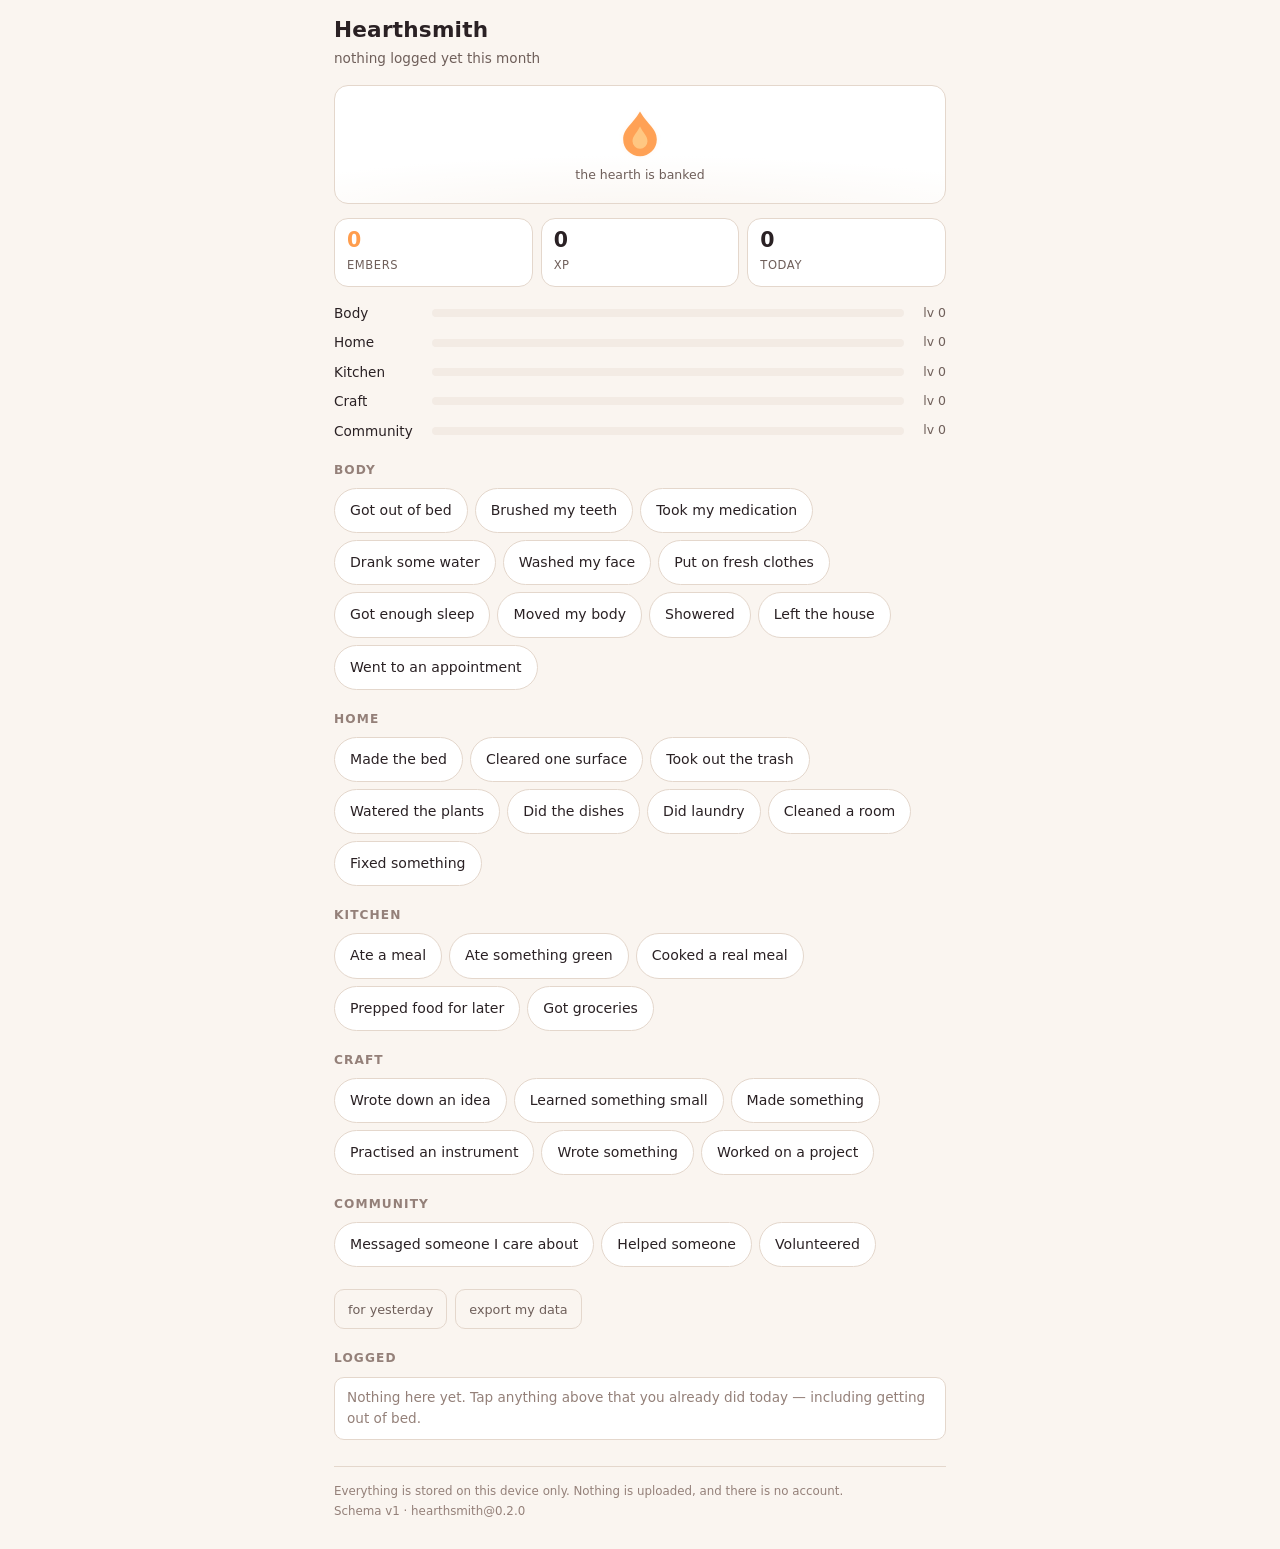
==== index.html @ 07935d2b "Hearthsmith Tier 0: the ledger Slices 0.1-0.5 and 0.7. Append-only event store with computed balance" ====
<!doctype html>
<html lang="en">
<head>
<meta charset="utf-8">
<meta name="viewport" content="width=device-width, initial-scale=1, viewport-fit=cover">
<meta name="theme-color" content="#151013">
<title>Hearthsmith</title>
<link rel="manifest" href="manifest.json">
<style>
  /* Dark first, on purpose: this gets opened at night, in bed, at low screen
     brightness. Warm hues rather than blue-grey — the hearth is the metaphor and
     the interface should feel like it is on the same side as you. */
  :root{
    --bg:#151013; --panel:#1e1719; --panel-2:#261d20; --line:#3a2c2f;
    --ink:#f3e9e2; --dim:#a8968f; --faint:#7b6b67;
    --ember:#ff9d4d; --ember-soft:#5a3620; --glow:#ffce8a;
    --body:#8fbf7f; --home:#7fa8d8; --kitchen:#e2a06a; --craft:#b79bd8; --community:#e08fa8;
    --r:14px;
  }
  @media (prefers-color-scheme: light){
    :root{
      --bg:#faf5f0; --panel:#fff; --panel-2:#f3ebe4; --line:#e4d7cc;
      --ink:#2a2124; --dim:#6f5f5a; --faint:#948079; --ember-soft:#ffe6cc;
    }
  }
  *{box-sizing:border-box}
  html,body{margin:0;padding:0}
  body{
    background:var(--bg); color:var(--ink);
    font:16px/1.5 ui-rounded,"SF Pro Rounded",system-ui,-apple-system,Segoe UI,Roboto,sans-serif;
    -webkit-font-smoothing:antialiased;
    padding:max(14px,env(safe-area-inset-top)) 14px calc(28px + env(safe-area-inset-bottom));
    max-width:640px; margin:0 auto;
  }
  h1{font-size:1.35rem;margin:0;letter-spacing:.2px}
  .sub{color:var(--dim);font-size:.85rem;margin-top:2px}
  header{display:flex;align-items:flex-start;justify-content:space-between;gap:12px;margin-bottom:16px}

  /* The hearth. Warmth reflects recent activity and settles toward a floor that
     rises permanently with total XP — it never goes out, and it is never a
     currency. It buys nothing and gates nothing. It is only ever a mirror. */
  .hearth{
    position:relative;border-radius:var(--r);padding:18px 16px;margin-bottom:14px;
    background:radial-gradient(120% 90% at 50% 115%,
      color-mix(in srgb,var(--ember) calc(var(--warm) * 26%),transparent) 0%,
      var(--panel) 62%);
    border:1px solid var(--line); overflow:hidden;
  }
  .flame{
    width:100%;height:56px;display:block;
    filter:drop-shadow(0 0 calc(2px + var(--warm)*14px) rgba(255,157,77,calc(.10 + var(--warm)*.42)));
  }
  .hearth-label{text-align:center;color:var(--dim);font-size:.78rem;margin-top:6px}

  .stats{display:grid;grid-template-columns:1fr 1fr 1fr;gap:8px;margin-bottom:16px}
  .stat{background:var(--panel);border:1px solid var(--line);border-radius:var(--r);padding:10px 12px}
  .stat b{display:block;font-size:1.28rem;line-height:1.15;font-variant-numeric:tabular-nums}
  .stat span{color:var(--dim);font-size:.72rem;text-transform:uppercase;letter-spacing:.05em}
  .stat.embers b{color:var(--ember)}

  .skills{display:grid;gap:9px;margin-bottom:20px}
  .skill{display:grid;grid-template-columns:88px 1fr auto;align-items:center;gap:10px;font-size:.85rem}
  .bar{height:8px;border-radius:99px;background:var(--panel-2);overflow:hidden}
  .bar i{display:block;height:100%;border-radius:99px;transition:width .45s cubic-bezier(.22,1,.36,1)}
  .lvl{color:var(--dim);font-size:.78rem;font-variant-numeric:tabular-nums;min-width:2.6em;text-align:right}

  h2{font-size:.76rem;text-transform:uppercase;letter-spacing:.09em;color:var(--faint);
     margin:20px 0 9px;font-weight:600}
  .group{display:flex;flex-wrap:wrap;gap:7px}
  button.act{
    -webkit-tap-highlight-color:transparent;touch-action:manipulation;
    appearance:none;cursor:pointer;font:inherit;font-size:.88rem;
    background:var(--panel);color:var(--ink);border:1px solid var(--line);
    border-radius:99px;padding:11px 15px;min-height:44px; /* thumb-sized, always */
    transition:transform .08s ease, background .2s ease, border-color .2s ease;
  }
  button.act:active{transform:scale(.96)}
  button.act:hover{border-color:var(--ember)}
  button.act .tick{color:var(--ember);font-weight:700}
  button.act.done{background:var(--ember-soft);border-color:var(--ember)}

  .toolbar{display:flex;gap:8px;flex-wrap:wrap;margin:22px 0 8px}
  button.ghost{
    appearance:none;cursor:pointer;font:inherit;font-size:.8rem;min-height:40px;
    background:transparent;color:var(--dim);border:1px solid var(--line);
    border-radius:10px;padding:9px 13px;
  }
  button.ghost[aria-pressed="true"]{color:var(--ember);border-color:var(--ember)}

  .log{list-style:none;margin:8px 0 0;padding:0;display:grid;gap:5px}
  .log li{display:flex;justify-content:space-between;gap:10px;font-size:.85rem;
          background:var(--panel);border:1px solid var(--line);border-radius:10px;padding:9px 12px}
  .log time{color:var(--faint);font-variant-numeric:tabular-nums;font-size:.78rem}
  .empty{color:var(--faint);font-size:.87rem;padding:14px 2px;line-height:1.6}

  footer{margin-top:26px;padding-top:14px;border-top:1px solid var(--line);
         color:var(--faint);font-size:.74rem;line-height:1.7}
  .warn{background:var(--ember-soft);border:1px solid var(--ember);border-radius:var(--r);
        padding:13px 15px;margin-bottom:14px;font-size:.85rem;color:var(--ink)}
  code{font-family:ui-monospace,SFMono-Regular,Menlo,monospace;font-size:.85em}
  @media (prefers-reduced-motion:reduce){*{transition:none!important;animation:none!important}}
</style>
</head>
<body>

<div id="boot" class="warn" hidden></div>

<header>
  <div>
    <h1>Hearthsmith</h1>
    <div class="sub" id="daysline">&nbsp;</div>
  </div>
</header>

<div class="hearth" id="hearth" style="--warm:0">
  <svg class="flame" viewBox="0 0 120 60" aria-hidden="true">
    <path id="flamepath" fill="var(--ember)" opacity="0.95"
      d="M60 8 C68 22 78 26 78 38 A18 18 0 0 1 42 38 C42 26 52 22 60 8 Z"/>
    <path fill="var(--glow)" opacity="0.85"
      d="M60 24 C64 32 68 34 68 40 A8 8 0 0 1 52 40 C52 34 56 32 60 24 Z"/>
  </svg>
  <div class="hearth-label" id="hearthlabel">the hearth is banked</div>
</div>

<div class="stats">
  <div class="stat embers"><b id="embers">0</b><span>Embers</span></div>
  <div class="stat"><b id="xp">0</b><span>XP</span></div>
  <div class="stat"><b id="today">0</b><span>Today</span></div>
</div>

<div class="skills" id="skills"></div>

<div id="catalog"></div>

<div class="toolbar">
  <button class="ghost" id="btn-day" aria-pressed="false" title="Logging for yesterday is allowed — forgetting to open an app is not a moral failure">for yesterday</button>
  <button class="ghost" id="btn-export">export my data</button>
</div>

<h2>Logged</h2>
<ul class="log" id="log"></ul>

<footer id="foot"></footer>

<script src="ledger.js"></script>
<script>
(function () {
  "use strict";
  var L = window.Ledger, CAT = null, CUR = null, IDS = null;
  var backfill = false;
  var $ = function (id) { return document.getElementById(id); };

  var SKILL_COLOR = { body:"var(--body)", home:"var(--home)", kitchen:"var(--kitchen)",
                      craft:"var(--craft)", community:"var(--community)" };
  var SKILL_LABEL = { body:"Body", home:"Home", kitchen:"Kitchen", craft:"Craft", community:"Community" };

  function boot(msg) { var b = $("boot"); b.hidden = false; b.innerHTML = msg; }

  Promise.all([
    fetch("catalog.json").then(function (r) { return r.json(); }),
    fetch("currencies.json").then(function (r) { return r.json(); })
  ]).then(function (both) {
    CAT = both[0]; CUR = both[1]; IDS = L.currencyIdSet(CUR);
    render();
  }).catch(function () {
    /* Opened straight off the disk. Say what to do rather than showing a blank
       page — a silent failure here reads as "the app is broken". */
    boot("<b>Serve this folder over http to run it.</b><br>" +
         "Opening <code>index.html</code> from the file system blocks loading " +
         "<code>catalog.json</code>. From this folder run " +
         "<code>python -m http.server 8080</code> then open " +
         "<code>http://localhost:8080</code>.");
  });

  /* ---- logging ------------------------------------------------------- */

  function grantsFor(action) {
    var tier = CAT.tiers[action.tier];
    var g = {};
    Object.keys(tier.grants).forEach(function (k) { g[k] = tier.grants[k]; });
    g["skill:" + action.skill] = tier.skill_points;
    return g;
  }

  function log(action) {
    var ts = L.nowIso();
    if (backfill) {
      var d = new Date(); d.setDate(d.getDate() - 1);
      ts = L.nowIso(d);
    }
    var ev = L.newEvent({
      verb: action.verb, skill: action.skill, ts: ts,
      grants: grantsFor(action),
      meta: backfill ? { backfilled: true } : {}
    });
    var errs = L.validate(ev, IDS);
    if (errs.length) { alert("Not logged — " + errs.join("; ")); return; }
    L.appendAndSave(ev, IDS);
    render();
  }

  /* ---- warmth ---------------------------------------------------------
     Rises with recent activity, settles toward a FLOOR that rises permanently
     with total XP. It never reaches zero, so the worst the hearth ever looks
     after months of use is better than the best it looked in week one. */
  function warmth(events, totals) {
    var now = Date.now(), recent = 0;
    events.forEach(function (e) {
      if (!e.ts) return;
      var age = (now - new Date(e.ts).getTime()) / 86400000;
      if (age >= 0 && age < 3) recent += (1 - age / 3);
    });
    var floor = Math.min(0.42, Math.log10(1 + (totals["core:xp"] || 0) / 100) * 0.30);
    return Math.max(floor, Math.min(1, floor + recent / 7));
  }

  /* ---- render ---------------------------------------------------------- */

  function render() {
    var events = L.read();
    var totals = L.balances(events);
    var todayKey = L.localDayKey(L.nowIso());
    var todays = L.eventsOn(events, todayKey);

    $("embers").textContent = Math.round(totals["core:embers"] || 0).toLocaleString();
    $("xp").textContent = Math.round(totals["core:xp"] || 0).toLocaleString();
    $("today").textContent = todays.length;

    /* "12 days this month", never a streak with a reset. A broken streak is a
       punishment for having a life (ADR-006). */
    var month = L.nowIso().slice(0, 7), days = {};
    events.forEach(function (e) { if (e.ts && e.ts.slice(0,7) === month) days[L.localDayKey(e.ts)] = 1; });
    var n = Object.keys(days).length;
    $("daysline").textContent = n === 0 ? "nothing logged yet this month"
      : n + (n === 1 ? " day" : " days") + " logged this month";

    var w = warmth(events, totals);
    $("hearth").style.setProperty("--warm", w.toFixed(3));
    $("hearthlabel").textContent =
      w > 0.72 ? "the hearth is burning bright" :
      w > 0.45 ? "the hearth is warm" :
      w > 0.20 ? "the hearth is glowing" : "the hearth is banked";

    // skills
    var sk = $("skills"); sk.innerHTML = "";
    ["body","home","kitchen","craft","community"].forEach(function (s) {
      var pts = totals["skill:" + s] || 0, lv = L.levelFor(pts);
      var row = document.createElement("div"); row.className = "skill";
      row.innerHTML =
        '<span>' + SKILL_LABEL[s] + '</span>' +
        '<span class="bar"><i style="width:' + (100 * lv.into / lv.need).toFixed(1) +
          '%;background:' + SKILL_COLOR[s] + '"></i></span>' +
        '<span class="lvl">lv ' + lv.level + '</span>';
      sk.appendChild(row);
    });

    // catalogue, grouped by skill
    var wrap = $("catalog"); wrap.innerHTML = "";
    var doneToday = {};
    todays.forEach(function (e) { doneToday[e.verb] = (doneToday[e.verb] || 0) + 1; });
    ["body","home","kitchen","craft","community"].forEach(function (s) {
      var acts = CAT.actions.filter(function (a) { return a.skill === s && !a.retired; });
      if (!acts.length) return;
      var h = document.createElement("h2"); h.textContent = SKILL_LABEL[s]; wrap.appendChild(h);
      var g = document.createElement("div"); g.className = "group";
      acts.forEach(function (a) {
        var b = document.createElement("button");
        b.className = "act" + (doneToday[a.verb] ? " done" : "");
        b.type = "button";
        b.innerHTML = a.label + (doneToday[a.verb]
          ? ' <span class="tick">&times;' + doneToday[a.verb] + '</span>' : '');
        b.addEventListener("click", function () { log(a); });
        g.appendChild(b);
      });
      wrap.appendChild(g);
    });

    // log
    var ul = $("log"); ul.innerHTML = "";
    var recent = events.slice(-12).reverse();
    if (!recent.length) {
      ul.innerHTML = '<li class="empty">Nothing here yet. Tap anything above that you already did today — ' +
                     'including getting out of bed.</li>';
    }
    var byVerb = {}; CAT.actions.forEach(function (a) { byVerb[a.verb] = a.label; });
    recent.forEach(function (e) {
      var li = document.createElement("li");
      li.innerHTML = '<span>' + (byVerb[e.verb] || e.verb || e.kind) + '</span>' +
                     '<time>' + String(e.ts).slice(11,16) +
                     (L.localDayKey(e.ts) === todayKey ? '' : ' &middot; ' + String(e.ts).slice(5,10)) +
                     '</time>';
      ul.appendChild(li);
    });

    var unknown = L.countUnknownKinds(events);
    $("foot").innerHTML =
      "Everything is stored on this device only. Nothing is uploaded, and there is no account." +
      (unknown ? "<br>" + unknown + " event(s) were written by a newer version and are kept untouched." : "") +
      "<br>Schema v" + L.SCHEMA_VERSION + " &middot; " + L.SOURCE;
  }

  /* ---- toolbar --------------------------------------------------------- */

  $("btn-day").addEventListener("click", function () {
    backfill = !backfill;
    this.setAttribute("aria-pressed", String(backfill));
    this.textContent = backfill ? "logging for yesterday" : "for yesterday";
  });

  /* Export ships in the first release, non-negotiably (ADR-005). This is a
     record of someone's medication, eating and sleep held by a one-person
     studio; they must never be trapped in it. */
  $("btn-export").addEventListener("click", function () {
    var blob = new Blob([L.serialize(L.read())], { type: "application/json" });
    var a = document.createElement("a");
    a.href = URL.createObjectURL(blob);
    a.download = "hearthsmith-ledger-" + L.localDayKey(L.nowIso()) + ".json";
    document.body.appendChild(a); a.click(); a.remove();
    setTimeout(function () { URL.revokeObjectURL(a.href); }, 1000);
  });

  if ("serviceWorker" in navigator && location.protocol.indexOf("http") === 0) {
    navigator.serviceWorker.register("sw.js").catch(function () {});
  }
})();
</script>
</body>
</html>
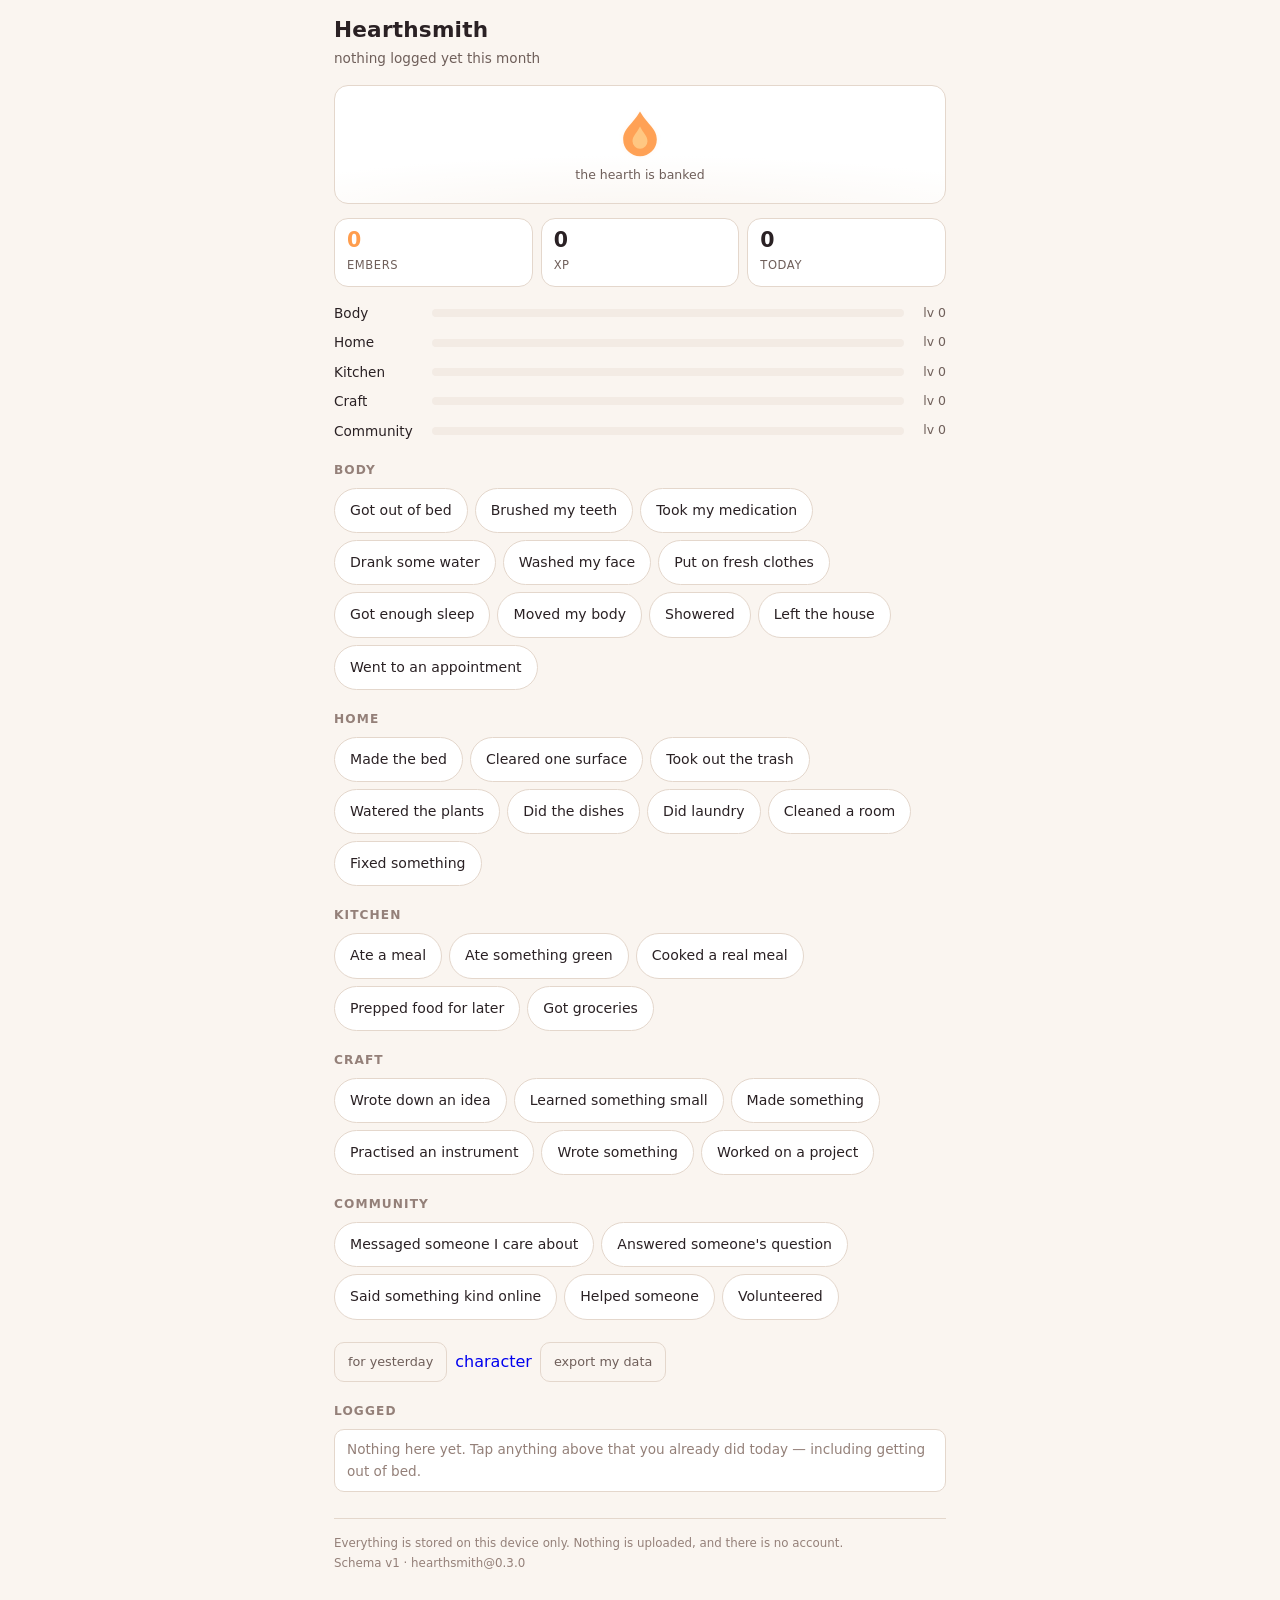
==== commit 545ef5df: "The character system, and the ledger becomes studio-wide character.js computes levels, standings and" ====
--- a/index.html
+++ b/index.html
@@ -134,6 +134,7 @@
 
 <div class="toolbar">
   <button class="ghost" id="btn-day" aria-pressed="false" title="Logging for yesterday is allowed — forgetting to open an app is not a moral failure">for yesterday</button>
+  <a class="ghost" href="profile.html" style="text-decoration:none;display:inline-flex;align-items:center">character</a>
   <button class="ghost" id="btn-export">export my data</button>
 </div>
 
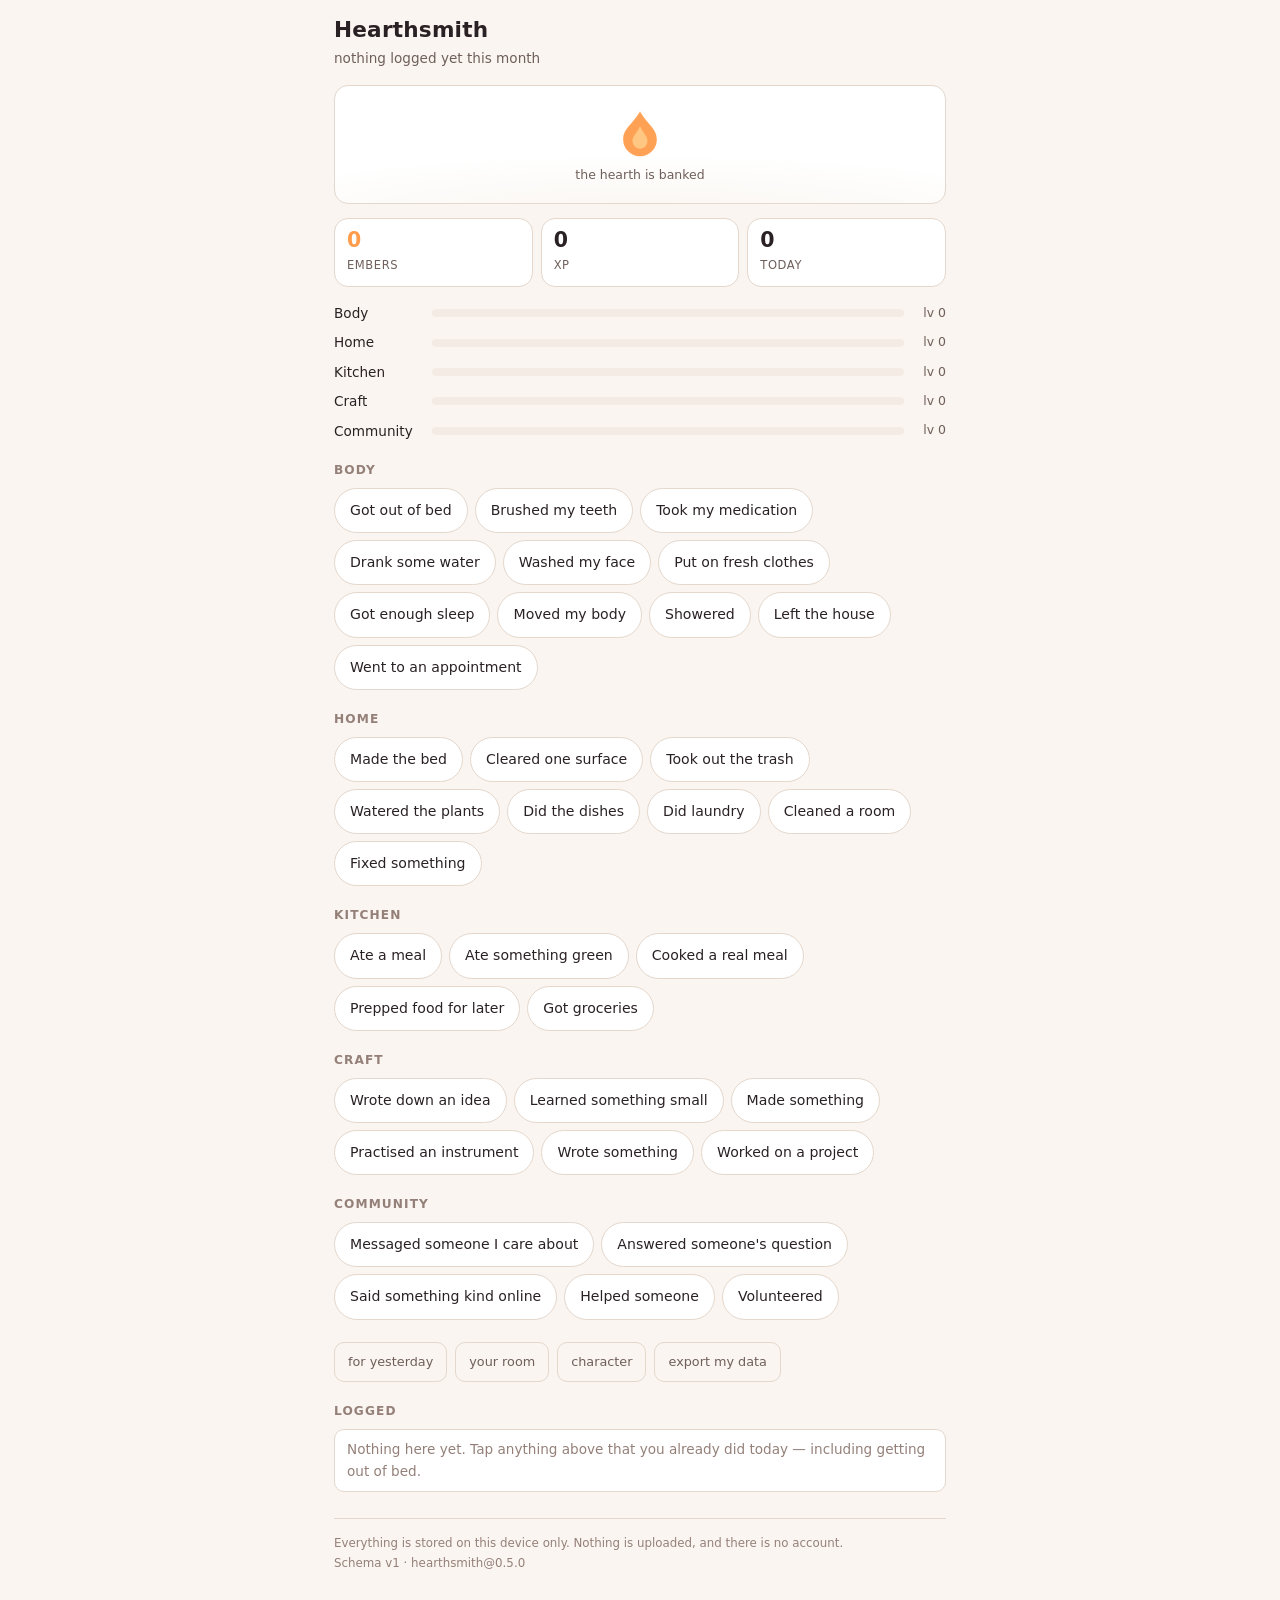
==== commit 43ed31dc: "0.5.0: the shop, the first room, and the schema found wrong Slice 1.2, and the tier's actual hypothe" ====
--- a/index.html
+++ b/index.html
@@ -80,12 +80,18 @@
   button.act.done{background:var(--ember-soft);border-color:var(--ember)}
 
   .toolbar{display:flex;gap:8px;flex-wrap:wrap;margin:22px 0 8px}
-  button.ghost{
+  /* `.ghost`, not `button.ghost`. Two of the four controls in this toolbar are
+     links, and while the selector was element-scoped they matched nothing at
+     all: the character link had been rendering as default-blue underlined
+     browser text, at no minimum tap size, since profile.html shipped. It looked
+     deliberate enough that nobody questioned it. */
+  .ghost{
     appearance:none;cursor:pointer;font:inherit;font-size:.8rem;min-height:40px;
+    display:inline-flex;align-items:center;text-decoration:none;
     background:transparent;color:var(--dim);border:1px solid var(--line);
     border-radius:10px;padding:9px 13px;
   }
-  button.ghost[aria-pressed="true"]{color:var(--ember);border-color:var(--ember)}
+  .ghost[aria-pressed="true"]{color:var(--ember);border-color:var(--ember)}
 
   .log{list-style:none;margin:8px 0 0;padding:0;display:grid;gap:5px}
   .log li{display:flex;justify-content:space-between;gap:10px;font-size:.85rem;
@@ -134,7 +140,8 @@
 
 <div class="toolbar">
   <button class="ghost" id="btn-day" aria-pressed="false" title="Logging for yesterday is allowed — forgetting to open an app is not a moral failure">for yesterday</button>
-  <a class="ghost" href="profile.html" style="text-decoration:none;display:inline-flex;align-items:center">character</a>
+  <a class="ghost" href="room.html">your room</a>
+  <a class="ghost" href="profile.html">character</a>
   <button class="ghost" id="btn-export">export my data</button>
 </div>
 
@@ -154,14 +161,21 @@
   var SKILL_COLOR = { body:"var(--body)", home:"var(--home)", kitchen:"var(--kitchen)",
                       craft:"var(--craft)", community:"var(--community)" };
   var SKILL_LABEL = { body:"Body", home:"Home", kitchen:"Kitchen", craft:"Craft", community:"Community" };
+  var SHOP_LABEL = {};   // item id -> label, only so the log can name a purchase
 
   function boot(msg) { var b = $("boot"); b.hidden = false; b.innerHTML = msg; }
 
   Promise.all([
     fetch("catalog.json").then(function (r) { return r.json(); }),
-    fetch("currencies.json").then(function (r) { return r.json(); })
-  ]).then(function (both) {
-    CAT = both[0]; CUR = both[1]; IDS = L.currencyIdSet(CUR);
+    fetch("currencies.json").then(function (r) { return r.json(); }),
+    /* The shop catalogue is read here for labels ONLY. This page never decides
+       what you own — room.html does that, from the ledger. Two pages computing
+       ownership two ways is the second source of truth shop.js exists to
+       refuse. */
+    fetch("shop.json").then(function (r) { return r.json(); })
+  ]).then(function (all) {
+    CAT = all[0]; CUR = all[1]; IDS = L.currencyIdSet(CUR);
+    (all[2].items || []).forEach(function (i) { SHOP_LABEL[i.id] = i.label; });
     render();
   }).catch(function () {
     /* Opened straight off the disk. Say what to do rather than showing a blank
@@ -222,10 +236,16 @@
     var totals = L.balances(events);
     var todayKey = L.localDayKey(L.nowIso());
     var todays = L.eventsOn(events, todayKey);
+    /* "Today" counts things you DID, so it counts earn events only. Until the
+       shop existed every event was an earn and the distinction was invisible;
+       the first purchase would have quietly incremented it, and a number
+       labelled Today that goes up when you buy a rug is telling you something
+       untrue about your day. */
+    var didToday = todays.filter(function (e) { return e.kind === "earn"; });
 
     $("embers").textContent = Math.round(totals["core:embers"] || 0).toLocaleString();
     $("xp").textContent = Math.round(totals["core:xp"] || 0).toLocaleString();
-    $("today").textContent = todays.length;
+    $("today").textContent = didToday.length;
 
     /* "12 days this month", never a streak with a reset. A broken streak is a
        punishment for having a life (ADR-006). */
@@ -258,7 +278,7 @@
     // catalogue, grouped by skill
     var wrap = $("catalog"); wrap.innerHTML = "";
     var doneToday = {};
-    todays.forEach(function (e) { doneToday[e.verb] = (doneToday[e.verb] || 0) + 1; });
+    didToday.forEach(function (e) { doneToday[e.verb] = (doneToday[e.verb] || 0) + 1; });
     ["body","home","kitchen","craft","community"].forEach(function (s) {
       var acts = CAT.actions.filter(function (a) { return a.skill === s && !a.retired; });
       if (!acts.length) return;
@@ -284,9 +304,17 @@
                      'including getting out of bed.</li>';
     }
     var byVerb = {}; CAT.actions.forEach(function (a) { byVerb[a.verb] = a.label; });
+    /* A purchase is a real thing that happened and belongs in the log, but it is
+       not an action you did — so it is named for what it built. It falls back to
+       the raw item id rather than hiding: an item bought by a future build this
+       one has never heard of still shows up. */
+    var label = function (e) {
+      if (e.kind === "spend") return "Built &middot; " + (SHOP_LABEL[e.item] || e.item || "something");
+      return byVerb[e.verb] || e.verb || e.kind;
+    };
     recent.forEach(function (e) {
       var li = document.createElement("li");
-      li.innerHTML = '<span>' + (byVerb[e.verb] || e.verb || e.kind) + '</span>' +
+      li.innerHTML = '<span>' + label(e) + '</span>' +
                      '<time>' + String(e.ts).slice(11,16) +
                      (L.localDayKey(e.ts) === todayKey ? '' : ' &middot; ' + String(e.ts).slice(5,10)) +
                      '</time>';
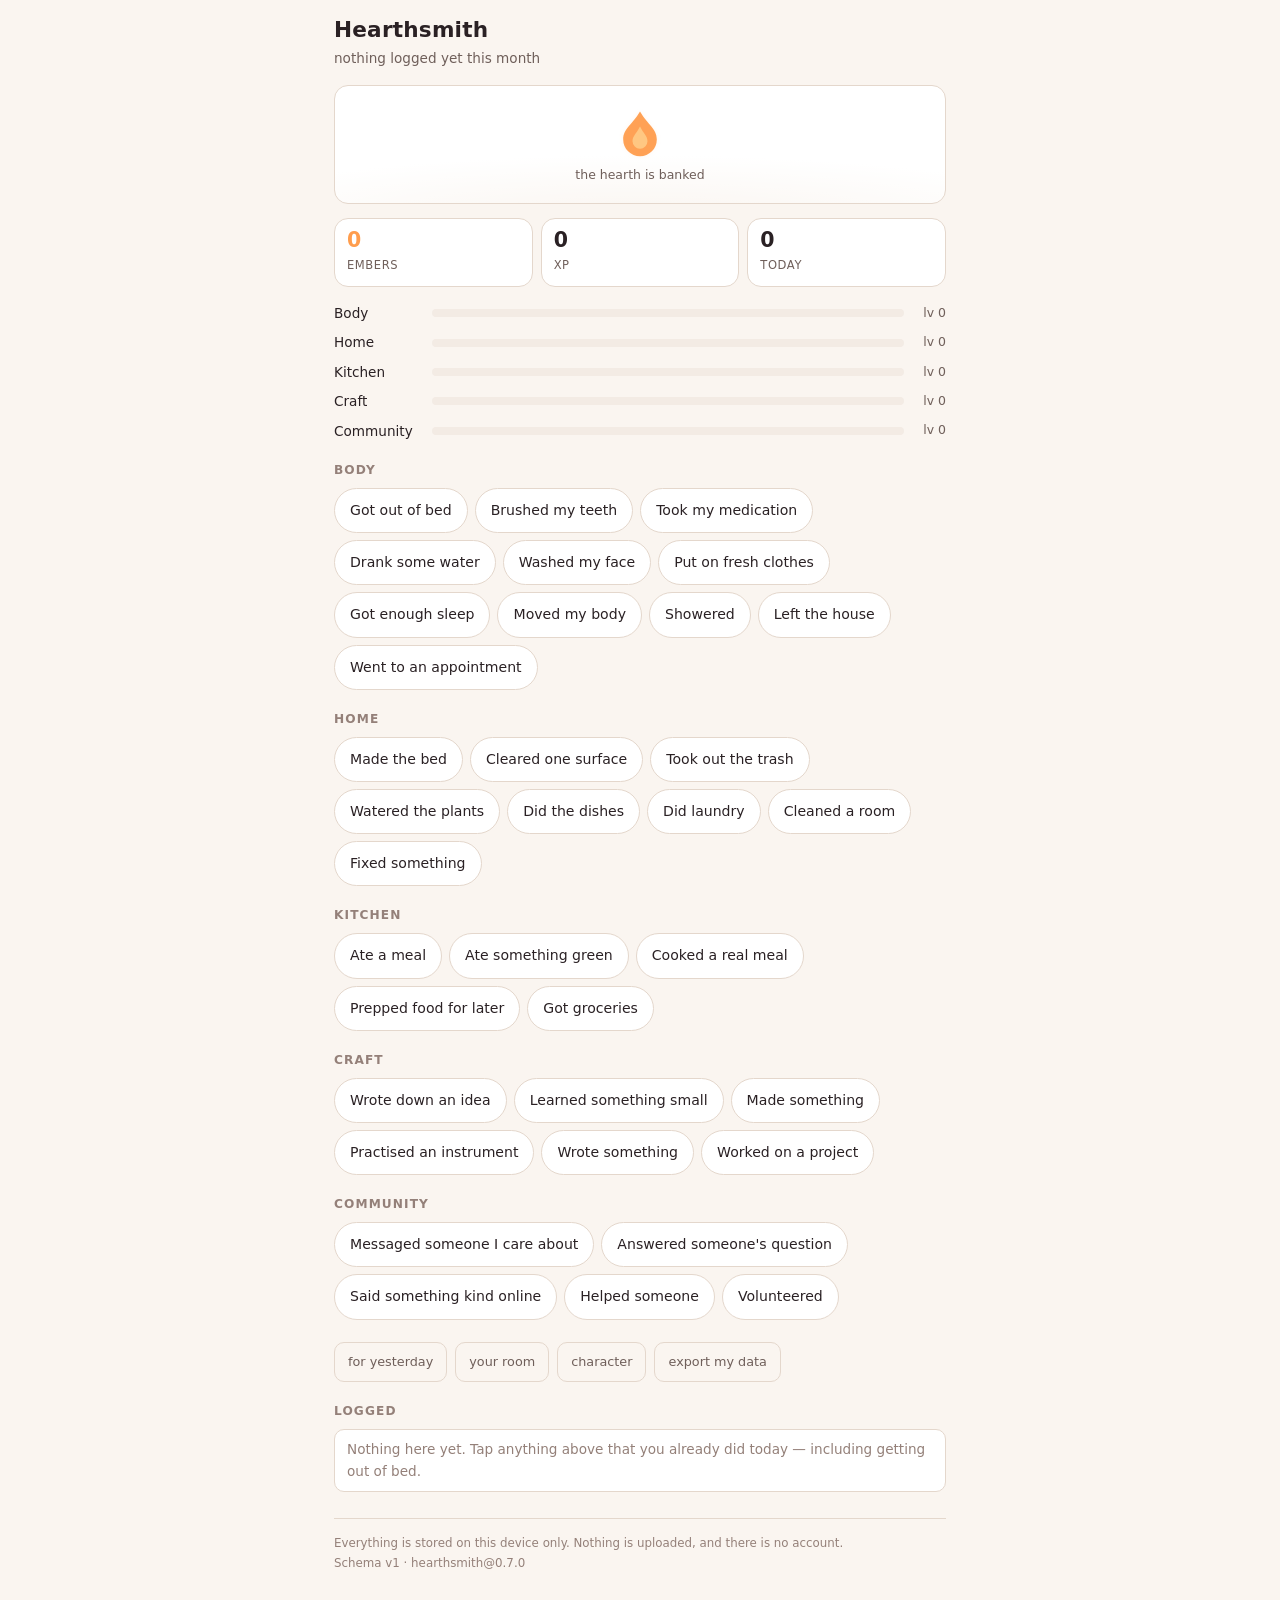
==== commit fd5d2ac4: "Slice 1.4: hold to retract (ADR-027, ECONOMY.md sec 2.8) A new "retract" event kind corrects a mis-t" ====
--- a/index.html
+++ b/index.html
@@ -95,8 +95,15 @@
 
   .log{list-style:none;margin:8px 0 0;padding:0;display:grid;gap:5px}
   .log li{display:flex;justify-content:space-between;gap:10px;font-size:.85rem;
-          background:var(--panel);border:1px solid var(--line);border-radius:10px;padding:9px 12px}
+          background:var(--panel);border:1px solid var(--line);border-radius:10px;padding:9px 12px;
+          transition:background .15s ease,border-color .15s ease}
   .log time{color:var(--faint);font-variant-numeric:tabular-nums;font-size:.78rem}
+  /* Hold to retract (ADR-027) — today's entries only. touch-action:pan-y keeps
+     the page scrollable; a real scroll still cancels the hold via the move
+     threshold in attachHold(), same as any long-press pattern. No visual cue
+     ever reads as "corrected" once it's done — the entry just leaves the list. */
+  .log li.holdable{touch-action:pan-y;-webkit-user-select:none;user-select:none}
+  .log li.holding{background:var(--ember-soft);border-color:var(--ember)}
   .empty{color:var(--faint);font-size:.87rem;padding:14px 2px;line-height:1.6}
 
   footer{margin-top:26px;padding-top:14px;border-top:1px solid var(--line);
@@ -214,6 +221,57 @@
     render();
   }
 
+  /* ---- hold to retract (ADR-027) ---------------------------------------
+     A new event, never a removal — ledger.js stays append-only. The window
+     (today only) and the "never surfaced as a correction" rule are enforced
+     in ledger.js and render(); this is just the gesture. */
+
+  function retract(id) {
+    var events = L.read();
+    /* Defence in depth: the affordance above is only attached to today's own
+       earn entries, but this is the actual rule, checked again here. */
+    if (!L.canRetract(events, id).ok) return;
+    var ev = L.newEvent({ kind: "retract", subject: id, meta: {} });
+    var errs = L.validate(ev, IDS);
+    if (errs.length) return;
+    L.appendAndSave(ev, IDS);
+    render();
+  }
+
+  var HOLD_MS = 650;
+
+  function attachHold(li, id) {
+    var timer = null, startX = 0, startY = 0;
+    var cancel = function () {
+      if (timer) { clearTimeout(timer); timer = null; }
+      li.classList.remove("holding");
+    };
+    var start = function (e) {
+      if (timer) return;
+      var p = e.touches ? e.touches[0] : e;
+      startX = p.clientX; startY = p.clientY;
+      li.classList.add("holding");
+      timer = setTimeout(function () {
+        timer = null;
+        li.classList.remove("holding");
+        retract(id);
+      }, HOLD_MS);
+    };
+    var move = function (e) {
+      if (!timer) return;
+      var p = e.touches ? e.touches[0] : e;
+      /* A real scroll, not a hold — abort rather than retract the wrong
+         entry because a thumb drifted. */
+      if (Math.abs(p.clientX - startX) > 10 || Math.abs(p.clientY - startY) > 10) cancel();
+    };
+    li.addEventListener("pointerdown", start);
+    li.addEventListener("pointermove", move);
+    li.addEventListener("pointerup", cancel);
+    li.addEventListener("pointercancel", cancel);
+    li.addEventListener("pointerleave", cancel);
+    li.addEventListener("contextmenu", function (e) { e.preventDefault(); });
+  }
+
   /* ---- warmth ---------------------------------------------------------
      Rises with recent activity, settles toward a FLOOR that rises permanently
      with total XP. It never reaches zero, so the worst the hearth ever looks
@@ -234,8 +292,17 @@
   function render() {
     var events = L.read();
     var totals = L.balances(events);
+    /* Skill levels read the high-water mark (ADR-027): a same-day retraction
+       may lower the live points above, but a level or a calling already
+       reached is never taken back. */
+    var hw = L.highWaterBalances(events);
+    /* Things you DID — a retracted entry never happened, so it must not seed
+       today's count, this month's day count, the hearth's warmth, or the log
+       itself (ECONOMY §2.8 rule 4). Balances above stay on the raw `events`,
+       because that is how a retraction's effect is found in the first place. */
+    var visible = L.visibleEvents(events);
     var todayKey = L.localDayKey(L.nowIso());
-    var todays = L.eventsOn(events, todayKey);
+    var todays = L.eventsOn(visible, todayKey);
     /* "Today" counts things you DID, so it counts earn events only. Until the
        shop existed every event was an earn and the distinction was invisible;
        the first purchase would have quietly incremented it, and a number
@@ -250,12 +317,12 @@
     /* "12 days this month", never a streak with a reset. A broken streak is a
        punishment for having a life (ADR-006). */
     var month = L.nowIso().slice(0, 7), days = {};
-    events.forEach(function (e) { if (e.ts && e.ts.slice(0,7) === month) days[L.localDayKey(e.ts)] = 1; });
+    visible.forEach(function (e) { if (e.ts && e.ts.slice(0,7) === month) days[L.localDayKey(e.ts)] = 1; });
     var n = Object.keys(days).length;
     $("daysline").textContent = n === 0 ? "nothing logged yet this month"
       : n + (n === 1 ? " day" : " days") + " logged this month";
 
-    var w = warmth(events, totals);
+    var w = warmth(visible, totals);
     $("hearth").style.setProperty("--warm", w.toFixed(3));
     $("hearthlabel").textContent =
       w > 0.72 ? "the hearth is burning bright" :
@@ -265,7 +332,7 @@
     // skills
     var sk = $("skills"); sk.innerHTML = "";
     ["body","home","kitchen","craft","community"].forEach(function (s) {
-      var pts = totals["skill:" + s] || 0, lv = L.levelFor(pts);
+      var pts = hw["skill:" + s] || 0, lv = L.levelFor(pts);
       var row = document.createElement("div"); row.className = "skill";
       row.innerHTML =
         '<span>' + SKILL_LABEL[s] + '</span>' +
@@ -298,7 +365,7 @@
 
     // log
     var ul = $("log"); ul.innerHTML = "";
-    var recent = events.slice(-12).reverse();
+    var recent = visible.slice(-12).reverse();
     if (!recent.length) {
       ul.innerHTML = '<li class="empty">Nothing here yet. Tap anything above that you already did today — ' +
                      'including getting out of bed.</li>';
@@ -318,6 +385,14 @@
                      '<time>' + String(e.ts).slice(11,16) +
                      (L.localDayKey(e.ts) === todayKey ? '' : ' &middot; ' + String(e.ts).slice(5,10)) +
                      '</time>';
+      /* Hold to retract (ADR-027) — today's log only, and only a thing you
+         did, never a purchase; the room is the record of what got built and
+         nothing built is ever taken back. */
+      if (e.kind === "earn" && L.canRetract(events, e.id).ok) {
+        li.classList.add("holdable");
+        li.title = "Hold to retract — for a mis-tap, not for a bad day";
+        attachHold(li, e.id);
+      }
       ul.appendChild(li);
     });
 
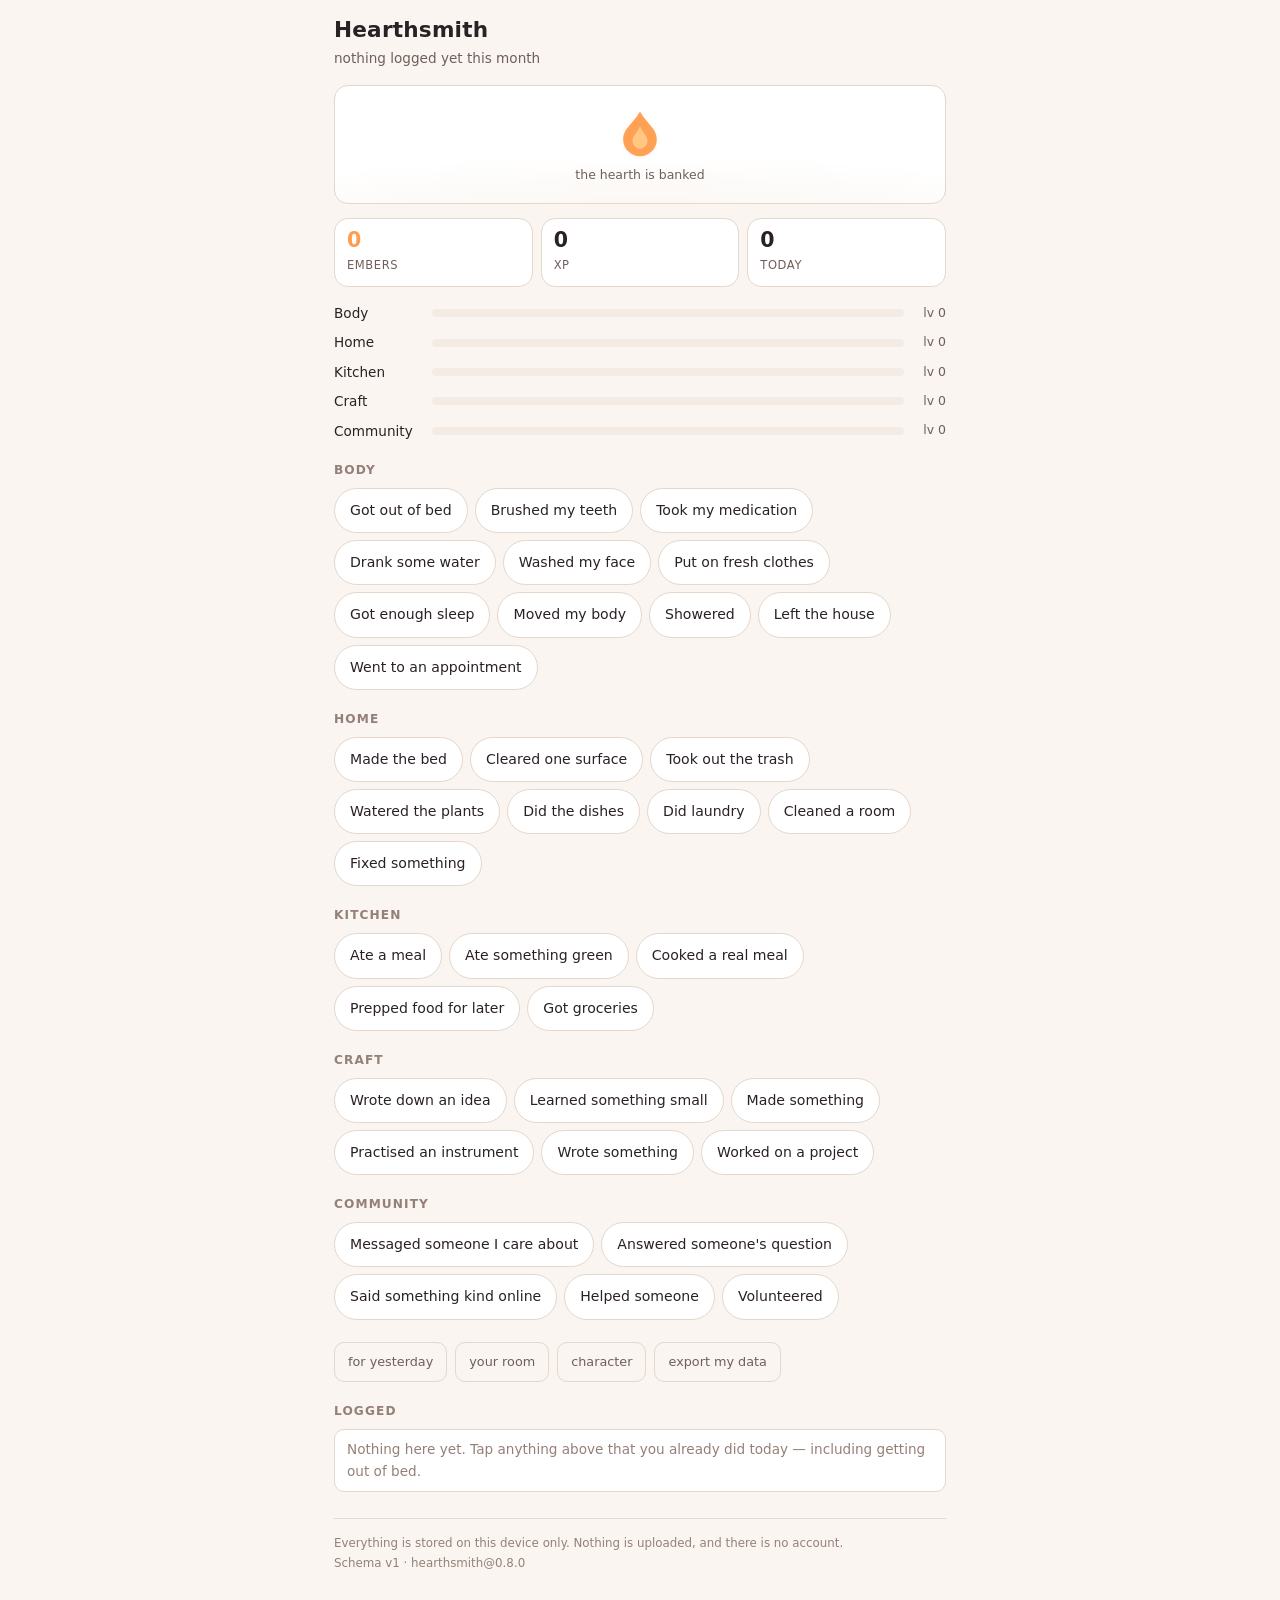
==== commit 54da1f7f: "0.8.0: register complete_workout as a tool-written action FitFlexr is now the second writer to the s" ====
--- a/index.html
+++ b/index.html
@@ -347,7 +347,14 @@
     var doneToday = {};
     didToday.forEach(function (e) { doneToday[e.verb] = (doneToday[e.verb] || 0) + 1; });
     ["body","home","kitchen","craft","community"].forEach(function (s) {
-      var acts = CAT.actions.filter(function (a) { return a.skill === s && !a.retired; });
+      /* `written_by` means another tool writes this action, so it gets no button
+         here — hand-logging a FitFlexr workout in Hearthsmith would be a second
+         source of truth for one event, and the honest one is the app that watched
+         it happen (ADR-022). It still counts everywhere else: it is in the
+         catalogue, it grants normally, and it shows in the log and on the sheet. */
+      var acts = CAT.actions.filter(function (a) {
+        return a.skill === s && !a.retired && !a.written_by;
+      });
       if (!acts.length) return;
       var h = document.createElement("h2"); h.textContent = SKILL_LABEL[s]; wrap.appendChild(h);
       var g = document.createElement("div"); g.className = "group";
@@ -387,10 +394,16 @@
                      '</time>';
       /* Hold to retract (ADR-027) — today's log only, and only a thing you
          did, never a purchase; the room is the record of what got built and
-         nothing built is ever taken back. */
+         nothing built is ever taken back.
+
+         The tooltip says only what the gesture does. An earlier draft read
+         "for a mis-tap, not for a bad day", which is true of the DESIGN and
+         wrong as shipped COPY: it tells someone their reason for correcting
+         their own log is being judged. §4 rule 4 shuts that door and this is
+         the register it shuts it against. */
       if (e.kind === "earn" && L.canRetract(events, e.id).ok) {
         li.classList.add("holdable");
-        li.title = "Hold to retract — for a mis-tap, not for a bad day";
+        li.title = "Hold to undo a mis-tap";
         attachHold(li, e.id);
       }
       ul.appendChild(li);
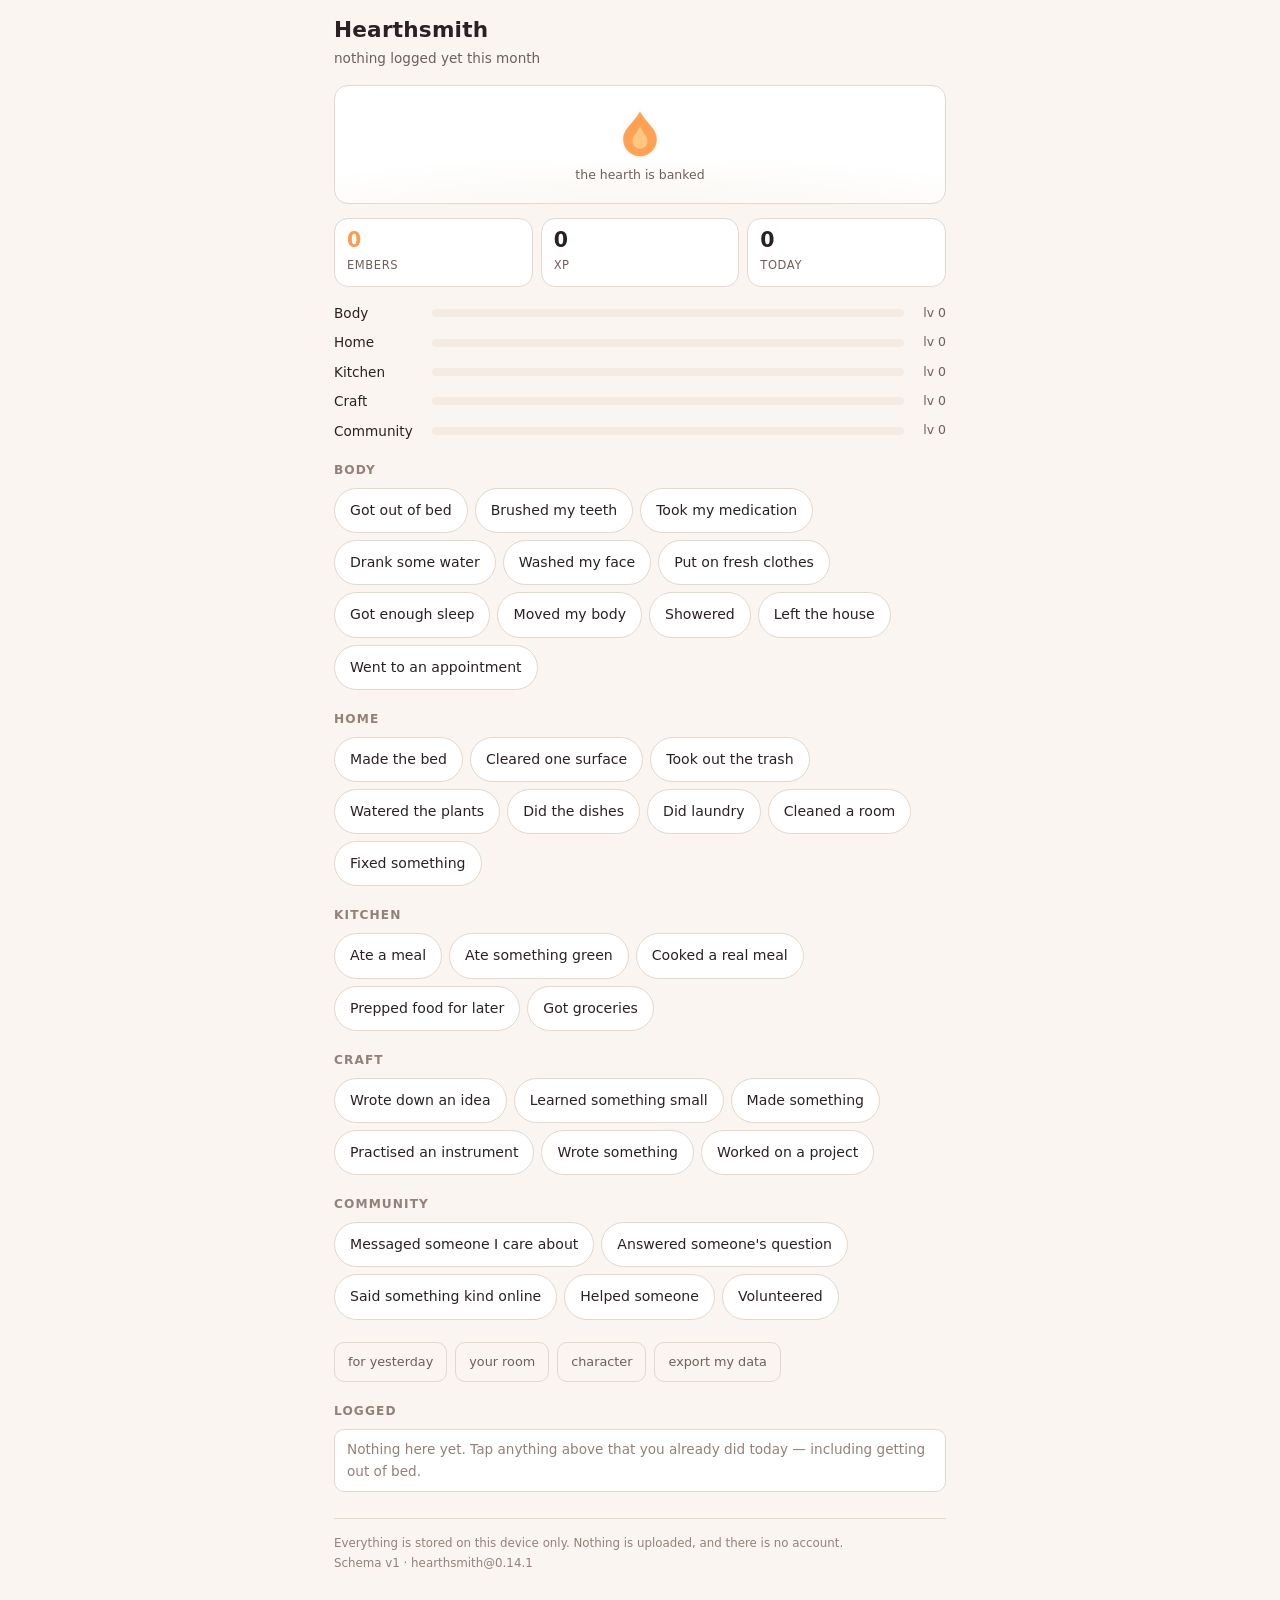
==== commit e636288c: "One palette, so "make it more SNES" is one edit Matt, 2026-09-03: he wants to walk up to this projec" ====
--- a/index.html
+++ b/index.html
@@ -6,23 +6,16 @@
 <meta name="theme-color" content="#151013">
 <title>Hearthsmith</title>
 <link rel="manifest" href="manifest.json">
+<link rel="stylesheet" href="palette.css">
 <style>
-  /* Dark first, on purpose: this gets opened at night, in bed, at low screen
-     brightness. Warm hues rather than blue-grey — the hearth is the metaphor and
-     the interface should feel like it is on the same side as you. */
-  :root{
-    --bg:#151013; --panel:#1e1719; --panel-2:#261d20; --line:#3a2c2f;
-    --ink:#f3e9e2; --dim:#a8968f; --faint:#7b6b67;
-    --ember:#ff9d4d; --ember-soft:#5a3620; --glow:#ffce8a;
-    --body:#8fbf7f; --home:#7fa8d8; --kitchen:#e2a06a; --craft:#b79bd8; --community:#e08fa8;
-    --r:14px;
-  }
-  @media (prefers-color-scheme: light){
-    :root{
-      --bg:#faf5f0; --panel:#fff; --panel-2:#f3ebe4; --line:#e4d7cc;
-      --ink:#2a2124; --dim:#6f5f5a; --faint:#948079; --ember-soft:#ffe6cc;
-    }
-  }
+  /* Every colour token lives in palette.css, including this page's light mode.
+     Only --r is per-page and stays here.
+
+     NOTE, carried over unchanged and deliberately NOT fixed here: this page is
+     still on the 14px radius that ADR-030 replaced with square corners on the
+     other two. That is a real divergence, but changing it is re-choosing rather
+     than extracting, so it is Matt's call and not this commit's. */
+  :root{ --r:14px; }
   *{box-sizing:border-box}
   html,body{margin:0;padding:0}
   body{
@@ -48,7 +41,7 @@
   }
   .flame{
     width:100%;height:56px;display:block;
-    filter:drop-shadow(0 0 calc(2px + var(--warm)*14px) rgba(255,157,77,calc(.10 + var(--warm)*.42)));
+    filter:drop-shadow(0 0 calc(2px + var(--warm)*14px) color-mix(in srgb,var(--ember) calc(10% + var(--warm)*42%),transparent));
   }
   .hearth-label{text-align:center;color:var(--dim);font-size:.78rem;margin-top:6px}
 
--- a/palette.css
+++ b/palette.css
@@ -0,0 +1,144 @@
+/* palette.css — every colour in Hearthsmith's interface, in one place.
+ *
+ * WHY THIS FILE EXISTS, and why it reverses a decision recorded in room.html:
+ *
+ * That comment said the palette was "deliberately duplicated rather than
+ * extracted," because extracting it adds a shell file and a shell file has to
+ * be cache-busted forever. That was correct when it was written. Three things
+ * changed:
+ *
+ *   1. It said "two copies of eleven custom properties." profile.html joined
+ *      later, so it was three copies of fifteen.
+ *   2. The copies DRIFTED, which is the failure the decision assumed would not
+ *      happen: index.html still carries --r:14px, the 2015 radius ADR-030
+ *      replaced, and has no frame tokens at all.
+ *   3. The cache-bust cost it was avoiding is now paid by a machine. Since
+ *      0.4.0, tools/doctor.mjs FAILS when a shell file changes without a CACHE
+ *      bump, for all thirteen shell files. A fourteenth costs nothing to
+ *      remember.
+ *
+ * And the requirement changed, 2026-09-03: Matt asked to be able to walk up to
+ * this project months from now and say "can it look more SNES" or "warmer" and
+ * have that be an afternoon rather than a rewrite. That is a redirect cost, and
+ * it is what this file optimises for. Three copies made it three edits.
+ *
+ * THE RULE THIS FILE ESTABLISHES: no colour literal anywhere in the interface.
+ * If you are typing a # into an HTML or JS file, the token you want either
+ * lives here or belongs here.
+ *
+ * WHAT THIS FILE IS NOT. It themes the INTERFACE. The room itself has its own
+ * fixed palette in tiles.js — semantic, commented, and the seam for sprite
+ * colour — and deliberately does not follow light/dark. A room is a place, and
+ * a place does not change colour because the phone did.
+ */
+
+/* ---- the base: dark first, on purpose ---------------------------------
+   This gets opened at night, in bed, at low screen brightness. Warm hues
+   rather than blue-grey — the hearth is the metaphor and the interface should
+   feel like it is on the same side as you. */
+:root{
+  --bg:#151013;
+  --panel:#1e1719;
+  --panel-2:#261d20;
+  --line:#3a2c2f;
+
+  --ink:#f3e9e2;
+  --dim:#a8968f;
+  --faint:#7b6b67;
+
+  --ember:#ff9d4d;
+  --ember-soft:#5a3620;
+  --glow:#ffce8a;
+
+  /* the five activity categories */
+  --body:#8fbf7f;
+  --home:#7fa8d8;
+  --kitchen:#e2a06a;
+  --craft:#b79bd8;
+  --community:#e08fa8;
+
+  /* ---- 16-bit JRPG chrome (ADR-030) ----------------------------------
+     Matt's direction, 2026-09-02: Super Mario RPG / EarthBound / Final
+     Fantasy Mystic Quest. The window frame is the most recognisable thing
+     those three share AND the safest to evoke — a thick-bordered menu box is
+     genre convention going back to Dragon Quest, not any one game's
+     expression. What is off limits is their characters, sprites, music, logos
+     and names, none of which appear anywhere in this project.
+
+     Three layers, and all three matter: a plum outline (never black), a gold
+     bevel inside it, then the dark interior. */
+  --frame-ink:#2d1b33;
+  --frame-trim:#f5c542;
+  --frame-fill:#241a2e;
+  --frame-fill-2:#2f2239;
+
+  /* ---- surfaces that were literals before -----------------------------
+     Each of these was a raw hex somewhere in room.html, bypassing the tokens
+     that already existed two lines above it. */
+  --thumb-bg:#1d1526;      /* item thumbnail ground */
+  --strip-bg:#2b211c;      /* the room strip behind the canvas */
+  --on-ember:#2a1608;      /* text on an ember-filled button */
+  --shadow:#000000;        /* drop shadows; always with an opacity */
+  --vacant:#ffffff;        /* empty-slot hatching; always with an opacity */
+
+  /* ---- the drifting background field (ADR-030, EarthBound pass) --------
+     Three colour stops in the psychedelic layer. */
+  --drift-1:#ff4f9a;
+  --drift-2:#2fd8c8;
+  --drift-3:#7a5cff;
+  /* the counter-drifting stripe layer over the top */
+  --drift-stripe-1:#ffd64a;
+  --drift-stripe-2:#5ed6ff;
+
+  /* ---- the crest, which is PARAMETRIC ----------------------------------
+     profile.html draws a per-character crest whose HUE comes from the
+     character — it is identity, not theme, and it deliberately stays in the
+     data. What lives here is the saturation and lightness, which is style: it
+     is the pair you would flatten and over-saturate for a more SNES-like
+     read, and having it here is the difference between that being one edit
+     and seven.
+
+     Each token is the "S L" half of an hsl(), space-separated, so the JS
+     composes hsl(<hue> var(--token)). */
+  --crest-glow-in:85% 68%;    /* radial gradient, centre */
+  --crest-glow-out:85% 50%;   /* radial gradient, edge */
+  --crest-fill:80% 60%;       /* the polygon body */
+  --crest-edge:85% 66%;       /* the polygon outline */
+  --crest-node-lit:70% 64%;   /* a started tree */
+  --crest-node-ring:45% 52%;  /* every node's ring */
+  --crest-core:90% 72%;       /* the centre dot */
+}
+
+/* ---- the committed JRPG chrome ----------------------------------------
+   room.html and profile.html are menu windows over a moving colour field.
+   A cream version of that is a different object, not a light variant, so
+   these two pages commit rather than offering a light mode. Opt in with
+   <html data-chrome="jrpg">. */
+html[data-chrome="jrpg"]{
+  --bg:#141019;
+  --panel:#241a2e;
+  --panel-2:#2f2239;
+  --line:#3d2c4a;
+
+  --ink:#f6ecdc;
+  --dim:#b3a2b8;
+  --faint:#8b7f9a;
+}
+
+/* ---- light mode, index.html only --------------------------------------
+   index.html is a list, not a window, so it still answers the system setting.
+   Scoped to pages that have NOT committed to the JRPG chrome, so adding the
+   attribute is the whole opt-out. */
+@media (prefers-color-scheme: light){
+  html:not([data-chrome="jrpg"]){
+    --bg:#faf5f0;
+    --panel:#fff;
+    --panel-2:#f3ebe4;
+    --line:#e4d7cc;
+
+    --ink:#2a2124;
+    --dim:#6f5f5a;
+    --faint:#948079;
+    --ember-soft:#ffe6cc;
+  }
+}
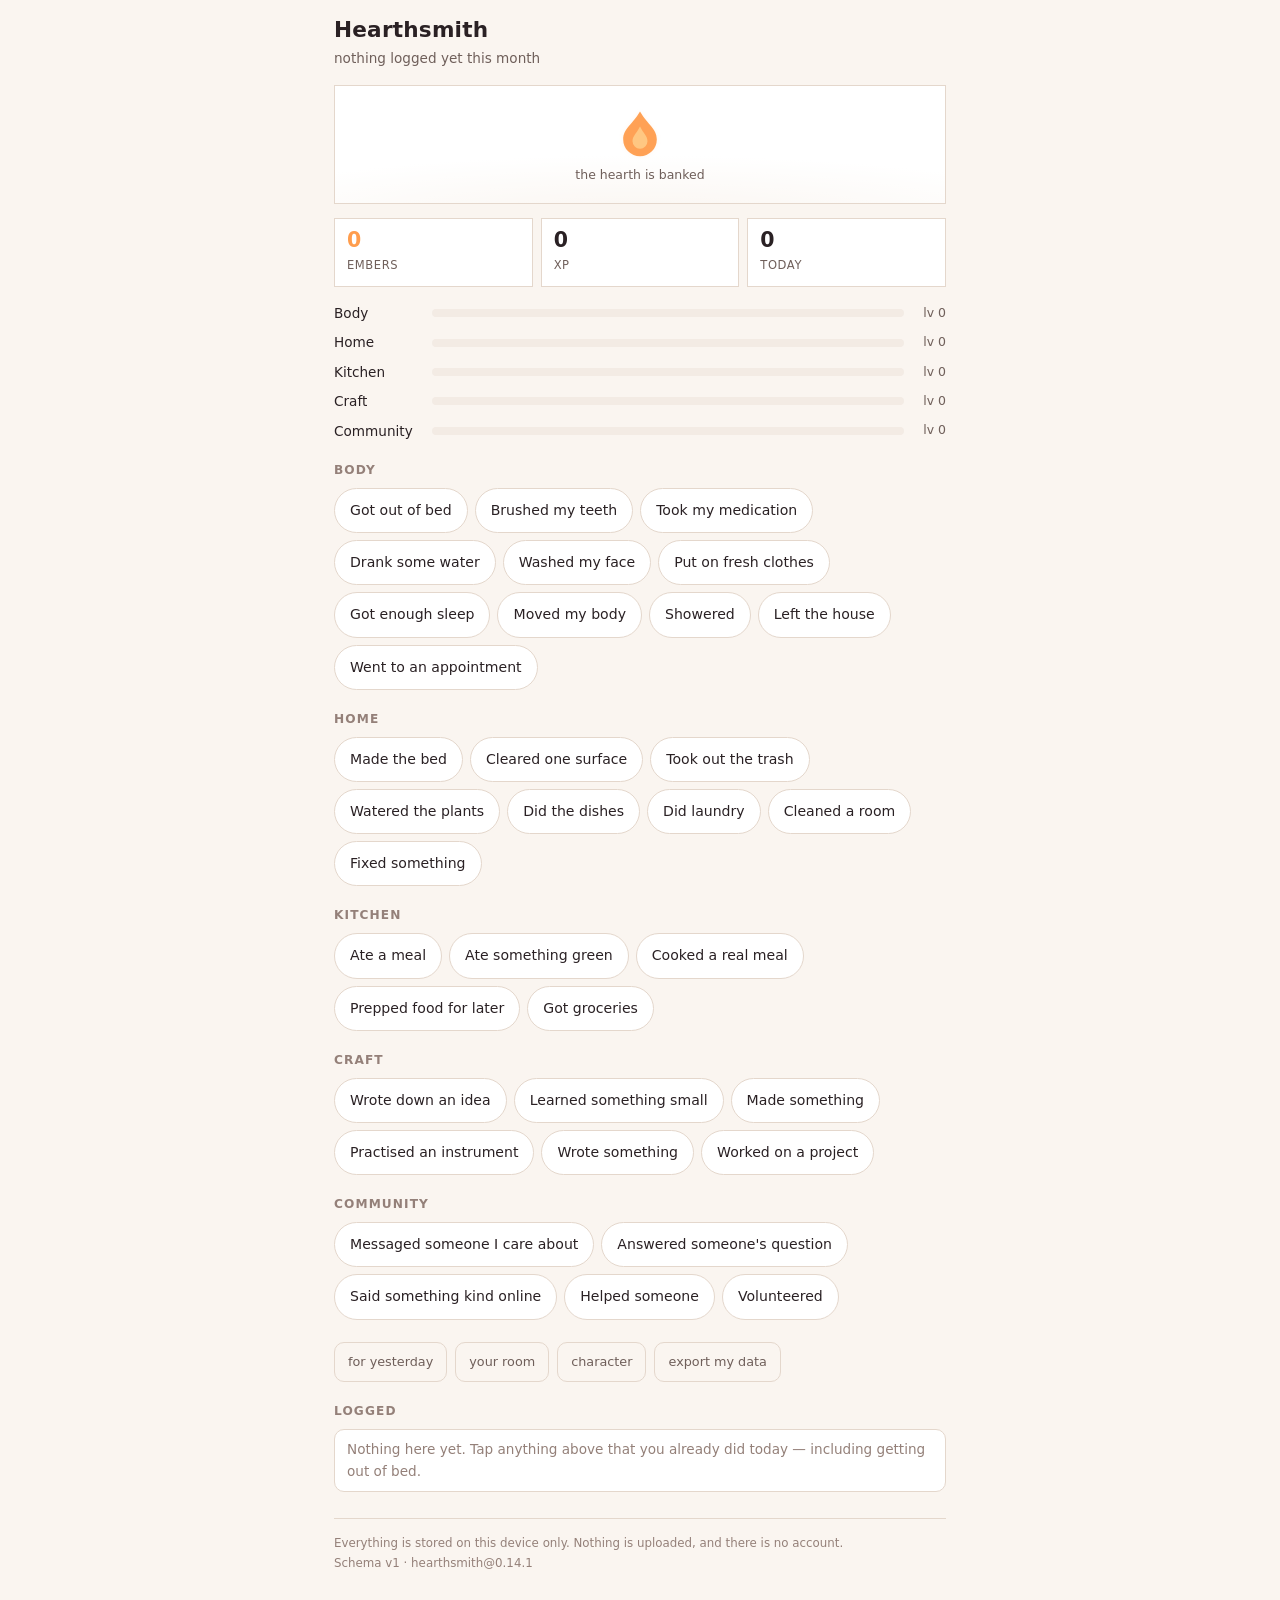
==== commit 81d450ba: "Square index.html, and stop the README lying about where this is TWO KINDS OF DIVERGENCE, both close" ====
--- a/index.html
+++ b/index.html
@@ -11,11 +11,15 @@
   /* Every colour token lives in palette.css, including this page's light mode.
      Only --r is per-page and stays here.
 
-     NOTE, carried over unchanged and deliberately NOT fixed here: this page is
-     still on the 14px radius that ADR-030 replaced with square corners on the
-     other two. That is a real divergence, but changing it is re-choosing rather
-     than extracting, so it is Matt's call and not this commit's. */
-  :root{ --r:14px; }
+     SQUARED 2026-09-03, on Matt's call. This page had been on --r:14px since
+     ADR-030 replaced it with square corners on room.html and profile.html —
+     the divergence was invisible because nobody opened the three pages side by
+     side. ADR-030's reasoning applies here unchanged: the 14px radius is a
+     2015 app idiom and was quietly fighting everything else on the page.
+
+     This is the ONLY intentionally visible change in the palette work. Every
+     other line of it was proven identical to main, element by element. */
+  :root{ --r:0px; }
   *{box-sizing:border-box}
   html,body{margin:0;padding:0}
   body{
